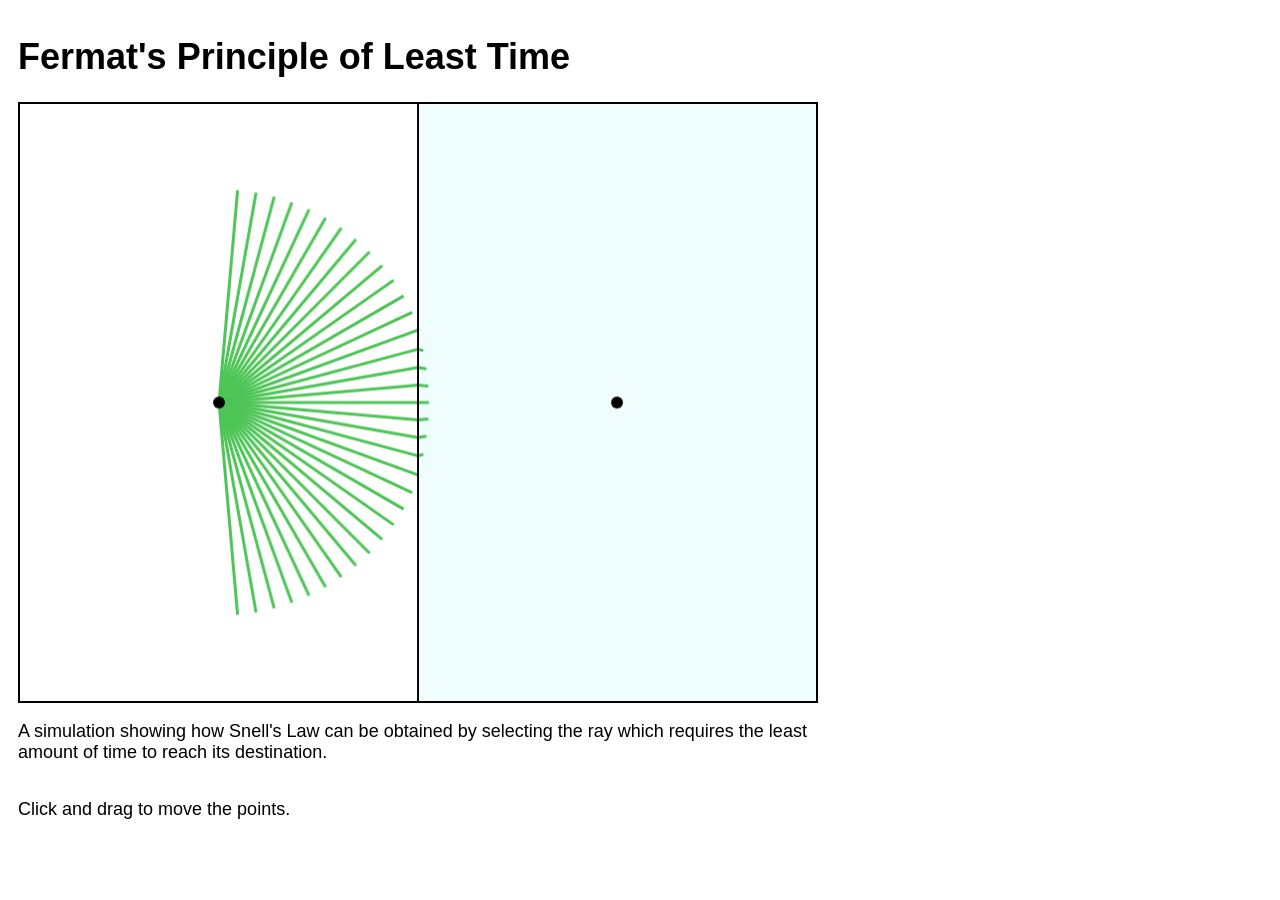
==== fermat_least_time/index.html @ 71af349e "fermat least time" ====
<!DOCTYPE html>
<html lang="en">
<head>
    <meta charset="UTF-8">
    <meta name="viewport" content="width=device-width, initial-scale=1.0">
    <link href="./index.css" rel="stylesheet">
    <title>Fermat's Principle of Least Time</title>
</head>
<body class="m-4">
    <h1>Fermat's Principle of Least Time</h1>
    <canvas class="canvas" id="canvas"></canvas>
    <p>A simulation showing how Snell's Law can be obtained by selecting the ray which requires the least amount of time to reach its destination.</p>
    <p>Click and drag to move the points.</p>
    <script src="./main.js"></script>
</body>
</html>
---- fermat_least_time/index.css ----
body {
    font-family: "Helvetica", sans-serif;
    padding: 4px;
    padding-left: 10px;
    font-size: large;
    display: flex;
    flex-direction: column;
    width: 800px;
    overflow: scroll;
}

canvas {
    border: 2px solid black
}
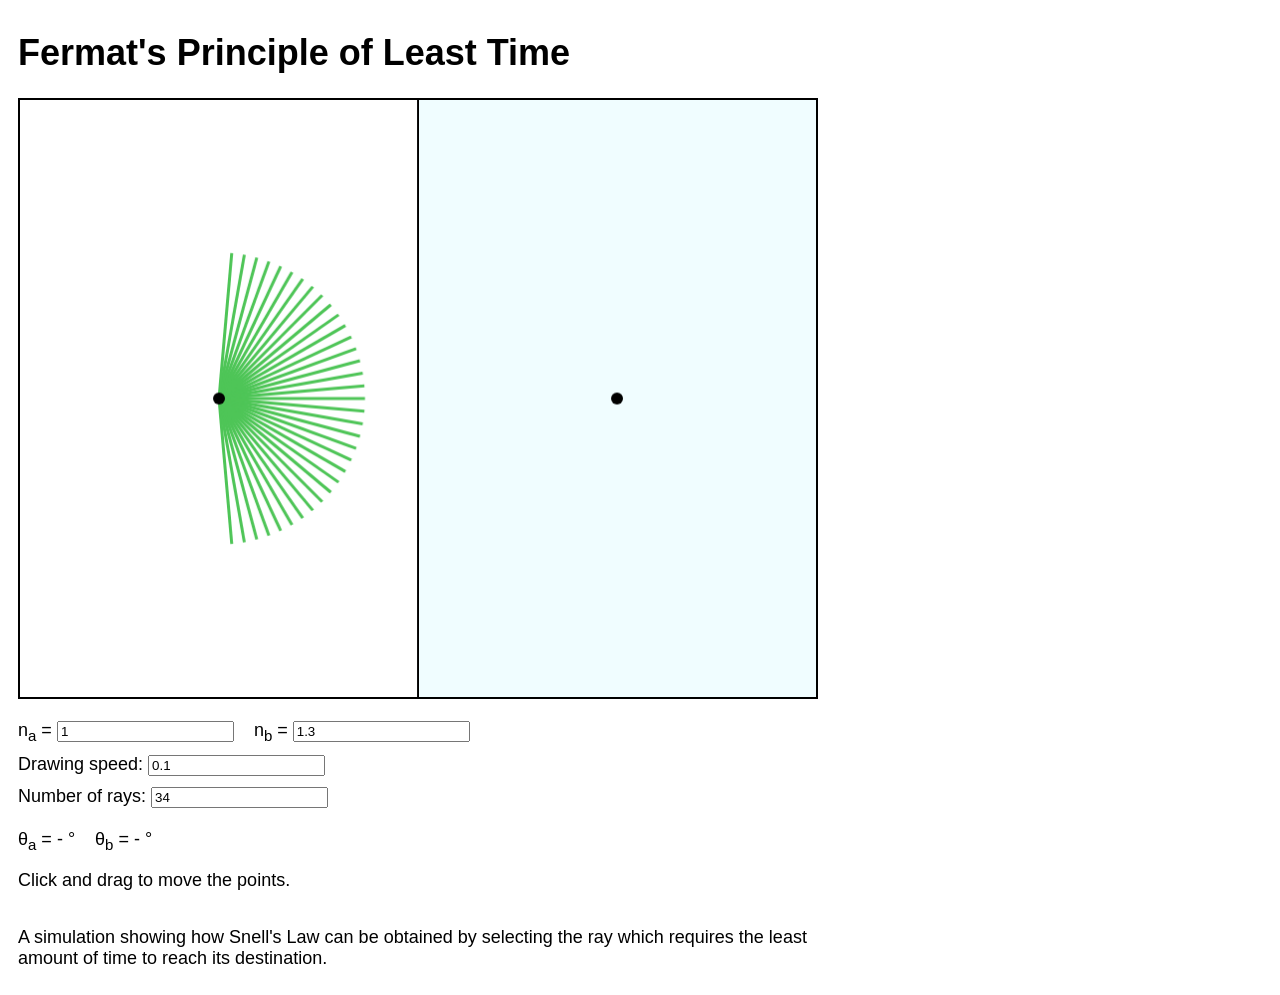
==== commit f38a0215: "add parameter inputs for fermat least time" ====
--- a/fermat_least_time/index.html
+++ b/fermat_least_time/index.html
@@ -9,8 +9,44 @@
 <body class="m-4">
     <h1>Fermat's Principle of Least Time</h1>
     <canvas class="canvas" id="canvas"></canvas>
+    <br>
+    <div class="parameters">
+        <div class="row">
+            <div>
+                <label for="n_a">n<sub>a</sub> = </label>
+                <input type="number" id="n_a" min="0.1" step="0.1" value="1" />
+            </div>
+            <div>
+                <label for="n_b">n<sub>b</sub> = </label>
+                <input type="number" id="n_b" min="0.1" step="0.1" value="1.3" />
+            </div>
+        </div>
+        <div>
+            <label for="drawSpeed">Drawing speed: </label>
+            <input type="number" id="drawSpeed" min="0.01" step="0.01" value="0.1" />
+        </div>
+        <div>
+            <label for="numRays">Number of rays: </label>
+            <input type="number" id="numRays" min="5" step="1" value="34" />
+        </div>
+    </div>
+    <br>
+    <div class="data">
+        <div class="row">
+            <div>
+                <span>θ<sub>a</sub> = </span>
+                <span id="theta_a"> - </span>
+                <span>°</span>
+            </div>
+            <div>
+                <span>θ<sub>b</sub> = </span>
+                <span id="theta_b"> - </span>
+                <span>°</span>
+            </div>
+        </div>
+    </div>
+    <p>Click and drag to move the points.</p>
     <p>A simulation showing how Snell's Law can be obtained by selecting the ray which requires the least amount of time to reach its destination.</p>
-    <p>Click and drag to move the points.</p>
     <script src="./main.js"></script>
 </body>
 </html>
--- a/fermat_least_time/index.css
+++ b/fermat_least_time/index.css
@@ -1,6 +1,5 @@
 body {
     font-family: "Helvetica", sans-serif;
-    padding: 4px;
     padding-left: 10px;
     font-size: large;
     display: flex;
@@ -11,4 +10,16 @@
 
 canvas {
     border: 2px solid black
+}
+
+.parameters {
+    display: flex;
+    flex-direction: column;
+    gap: 10px;
+}
+
+.row {
+    display: flex;
+    flex-direction: row;
+    column-gap: 20px;
 }
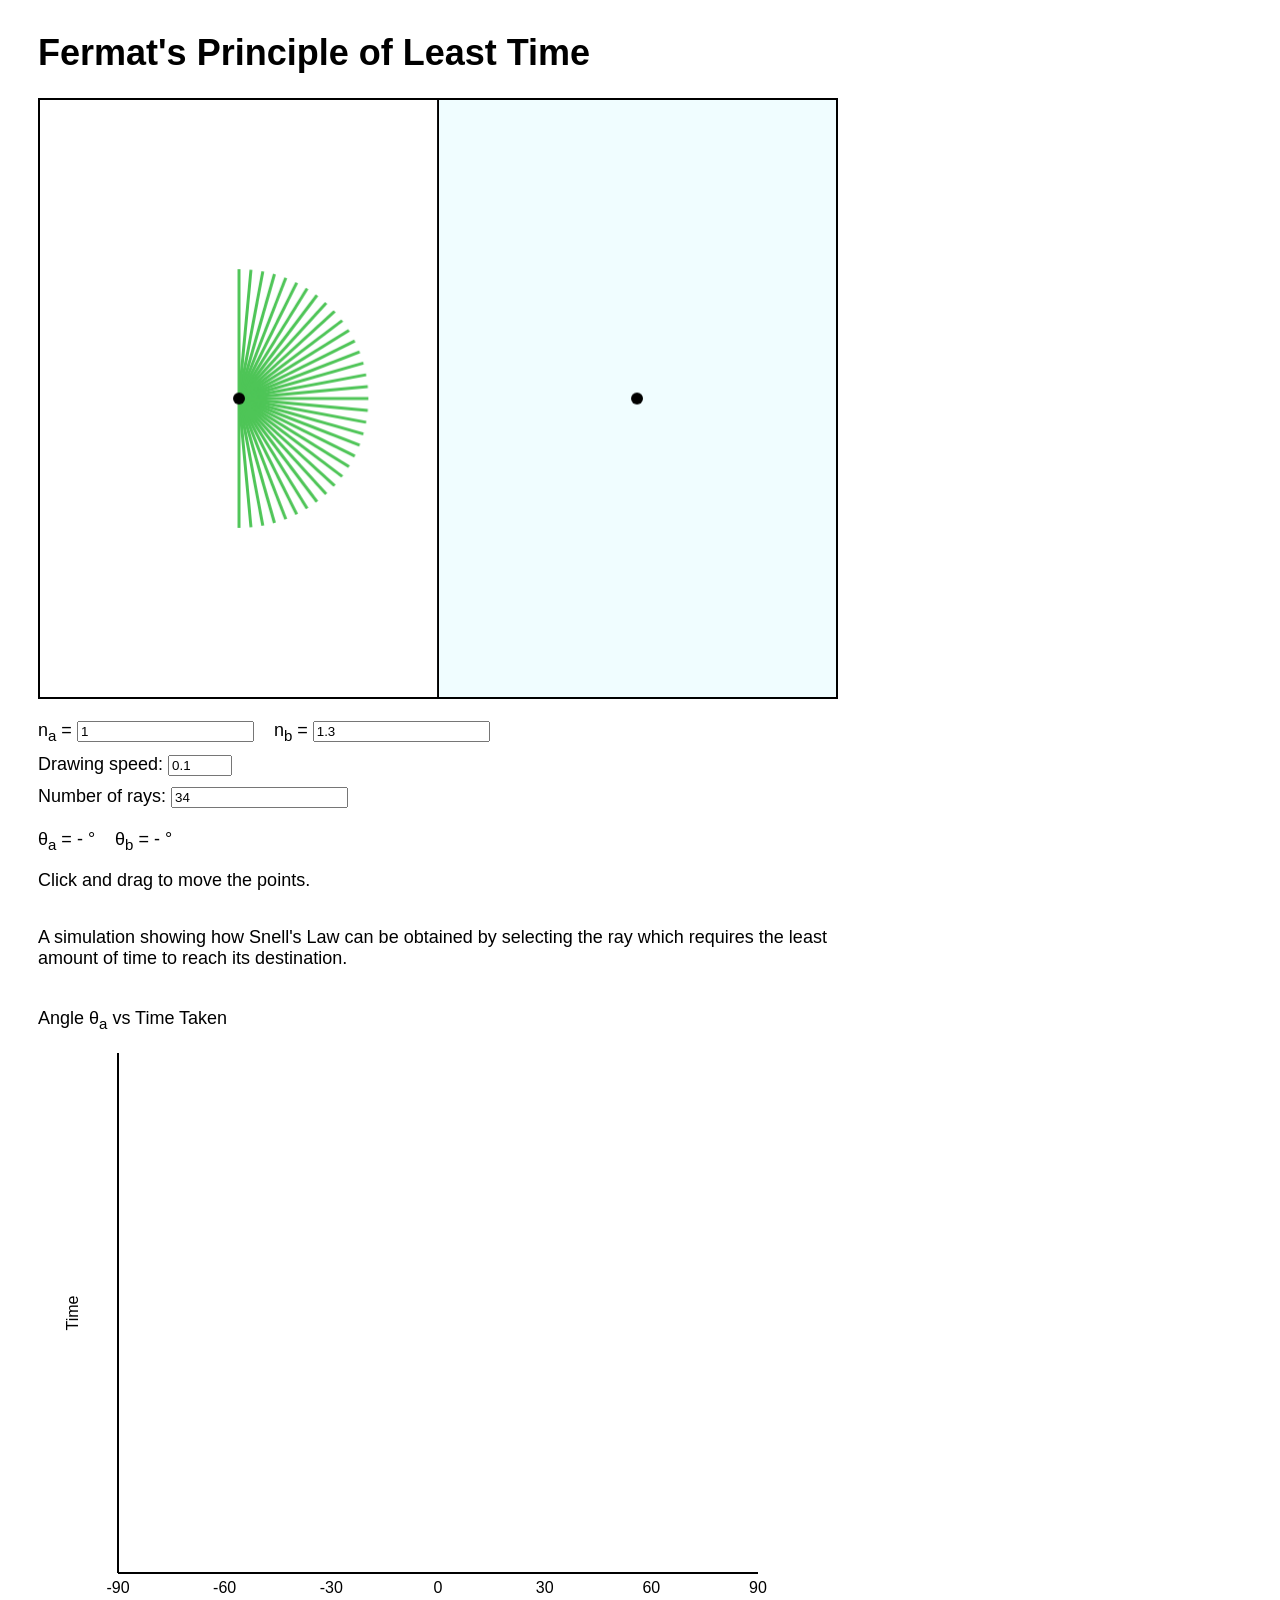
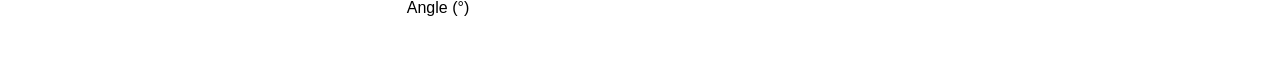
==== commit 480681b9: "add graph for fermat least time" ====
--- a/fermat_least_time/index.html
+++ b/fermat_least_time/index.html
@@ -23,7 +23,7 @@
         </div>
         <div>
             <label for="drawSpeed">Drawing speed: </label>
-            <input type="number" id="drawSpeed" min="0.01" step="0.01" value="0.1" />
+            <input type="number" id="drawSpeed" min="0.01" max="3" step="0.1" value="0.1" />
         </div>
         <div>
             <label for="numRays">Number of rays: </label>
@@ -47,6 +47,12 @@
     </div>
     <p>Click and drag to move the points.</p>
     <p>A simulation showing how Snell's Law can be obtained by selecting the ray which requires the least amount of time to reach its destination.</p>
+    <br>
+    <label for="graph">Angle θ<sub>a</sub> vs Time Taken</label>
+    <br>
+    <canvas class="graph" id="graph"></canvas>
+    <script src="./draw.js"></script>
     <script src="./main.js"></script>
+    <script src="./graph.js"></script>
 </body>
 </html>
--- a/fermat_least_time/index.css
+++ b/fermat_least_time/index.css
@@ -1,6 +1,6 @@
 body {
     font-family: "Helvetica", sans-serif;
-    padding-left: 10px;
+    padding-left: 30px;
     font-size: large;
     display: flex;
     flex-direction: column;
@@ -8,7 +8,7 @@
     overflow: scroll;
 }
 
-canvas {
+.canvas {
     border: 2px solid black
 }
 
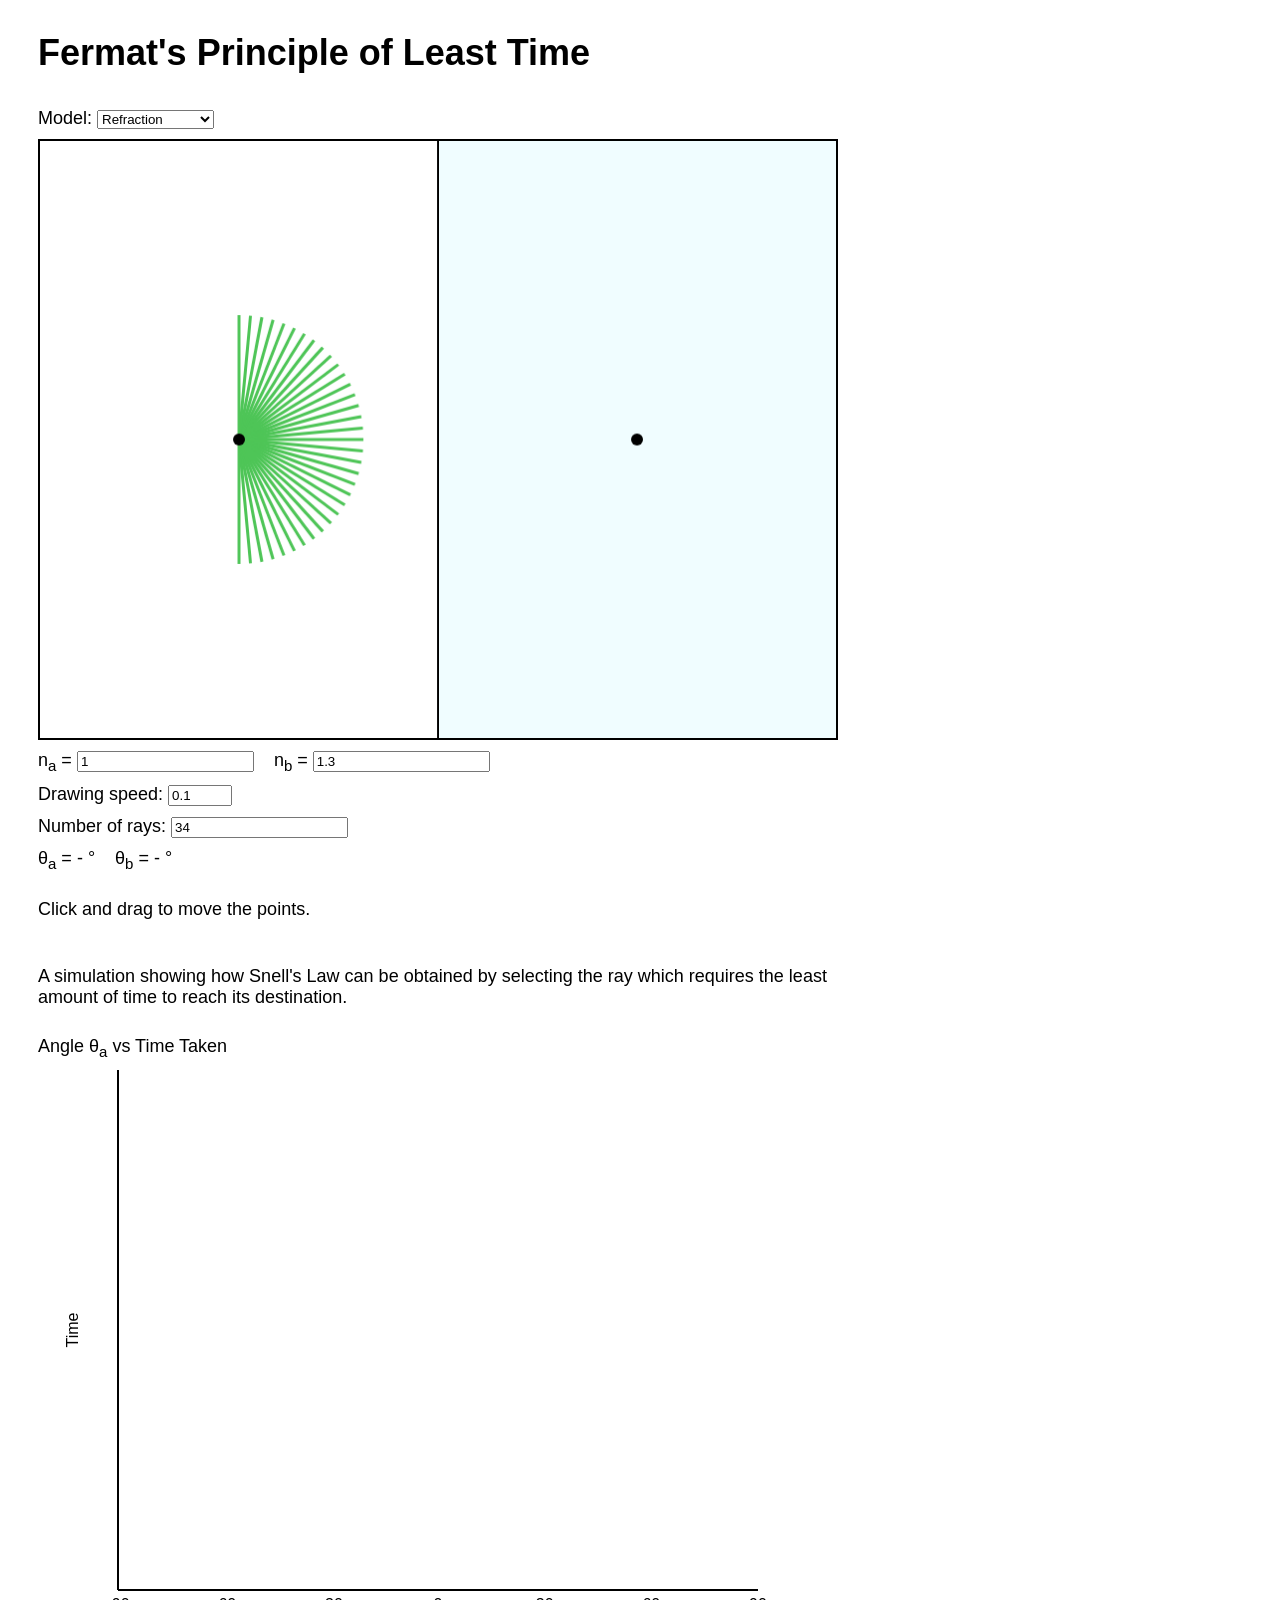
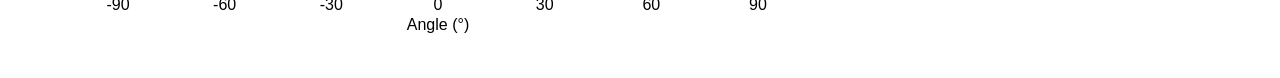
==== commit 2b83bfe0: "Add UI support for other models" ====
--- a/fermat_least_time/index.html
+++ b/fermat_least_time/index.html
@@ -8,51 +8,23 @@
 </head>
 <body class="m-4">
     <h1>Fermat's Principle of Least Time</h1>
+    <div>
+        <label for="modelType">Model: </label>
+        <select name="modelType" id="modelType">
+            <option value="refraction">Refraction</option>
+            <option value="sphericalMirror">Spherical Mirror</option>
+        </select>
+    </div>
     <canvas class="canvas" id="canvas"></canvas>
-    <br>
-    <div class="parameters">
-        <div class="row">
-            <div>
-                <label for="n_a">n<sub>a</sub> = </label>
-                <input type="number" id="n_a" min="0.1" step="0.1" value="1" />
-            </div>
-            <div>
-                <label for="n_b">n<sub>b</sub> = </label>
-                <input type="number" id="n_b" min="0.1" step="0.1" value="1.3" />
-            </div>
-        </div>
-        <div>
-            <label for="drawSpeed">Drawing speed: </label>
-            <input type="number" id="drawSpeed" min="0.01" max="3" step="0.1" value="0.1" />
-        </div>
-        <div>
-            <label for="numRays">Number of rays: </label>
-            <input type="number" id="numRays" min="5" step="1" value="34" />
-        </div>
-    </div>
-    <br>
-    <div class="data">
-        <div class="row">
-            <div>
-                <span>θ<sub>a</sub> = </span>
-                <span id="theta_a"> - </span>
-                <span>°</span>
-            </div>
-            <div>
-                <span>θ<sub>b</sub> = </span>
-                <span id="theta_b"> - </span>
-                <span>°</span>
-            </div>
-        </div>
-    </div>
+    <div class="parameters" id="parameters"></div>
     <p>Click and drag to move the points.</p>
     <p>A simulation showing how Snell's Law can be obtained by selecting the ray which requires the least amount of time to reach its destination.</p>
-    <br>
     <label for="graph">Angle θ<sub>a</sub> vs Time Taken</label>
-    <br>
     <canvas class="graph" id="graph"></canvas>
+    <script src="./modelTypes.js"></script>
     <script src="./draw.js"></script>
+    <script src="./graph.js"></script>
     <script src="./main.js"></script>
-    <script src="./graph.js"></script>
+    <script src="./parameters.js"></script>
 </body>
 </html>
--- a/fermat_least_time/index.css
+++ b/fermat_least_time/index.css
@@ -6,6 +6,7 @@
     flex-direction: column;
     width: 800px;
     overflow: scroll;
+    gap: 10px;
 }
 
 .canvas {
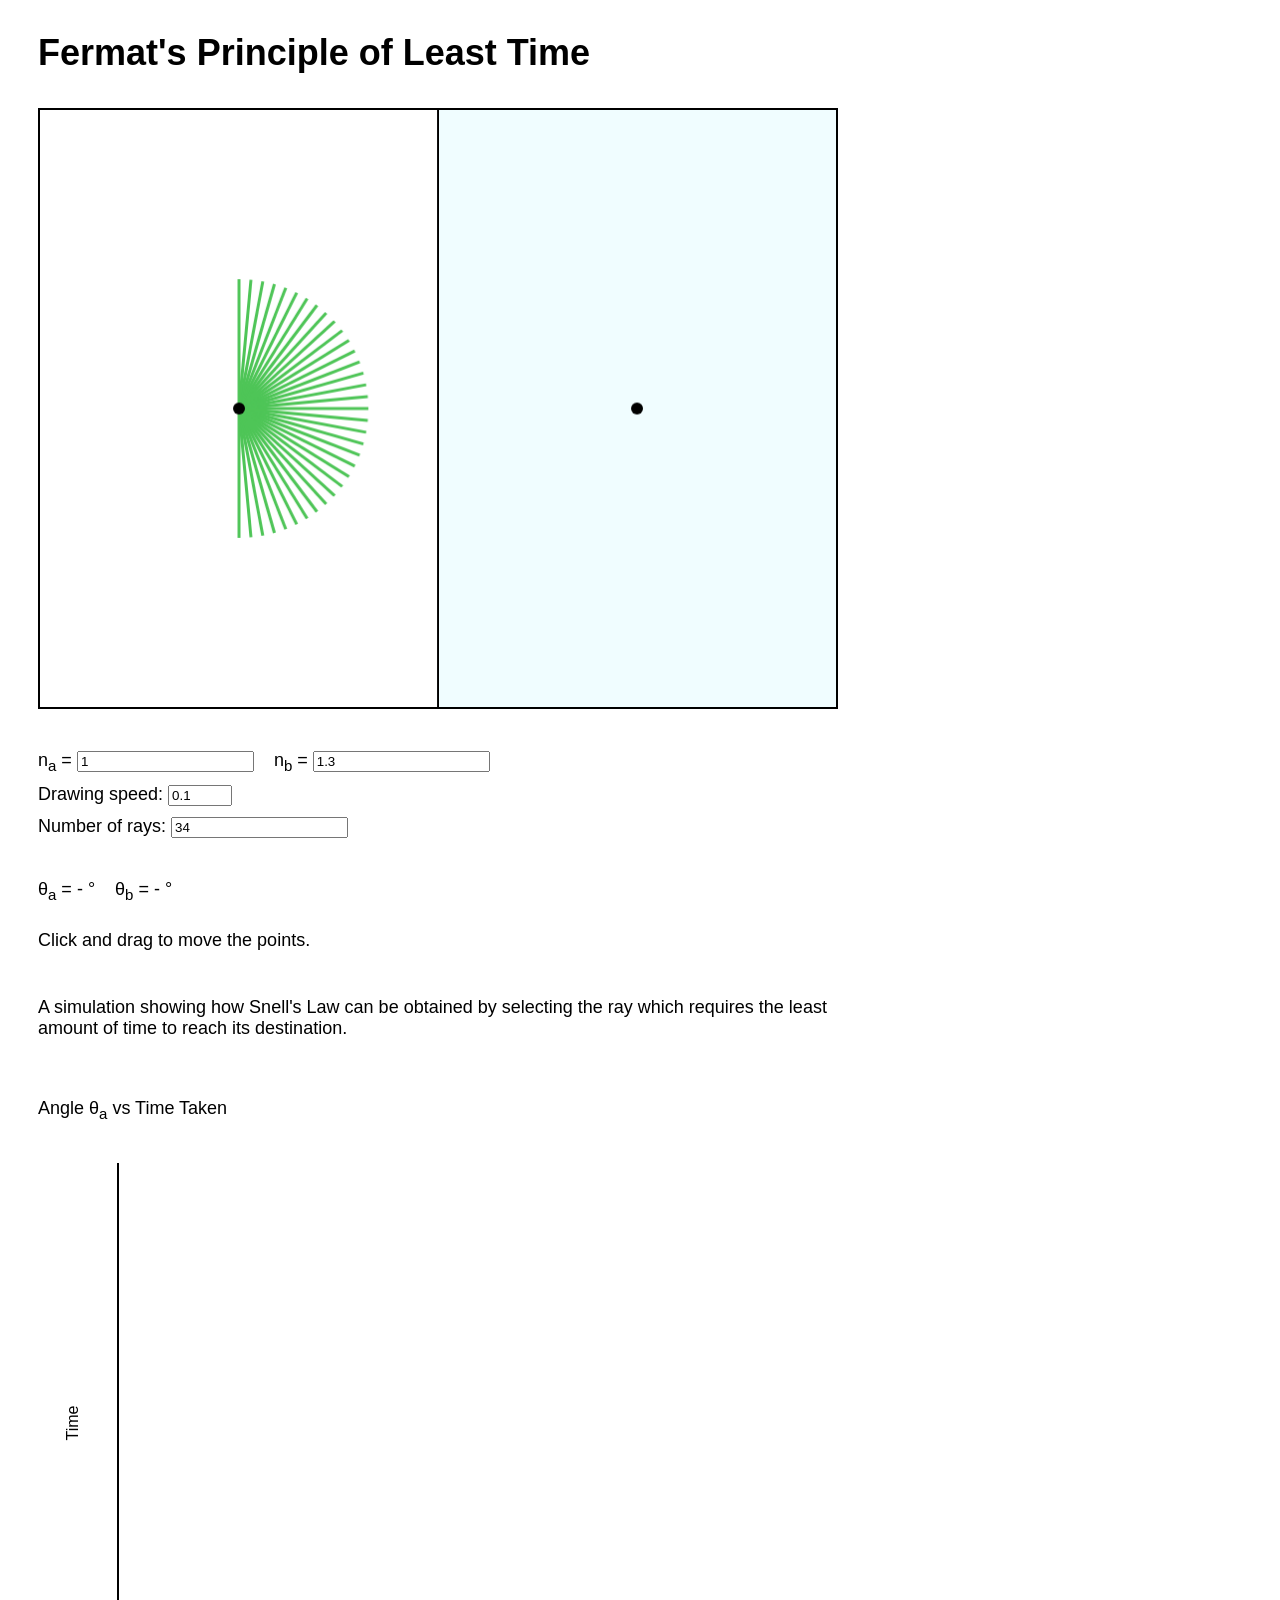
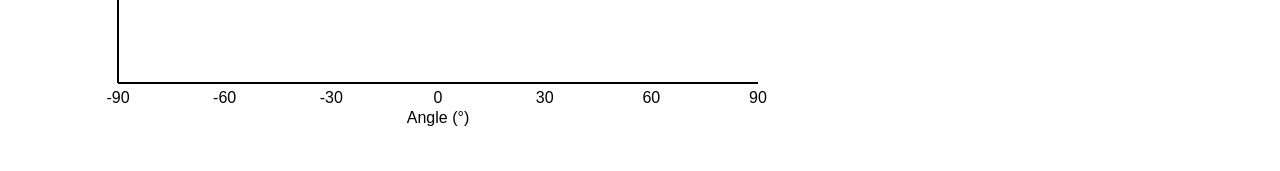
==== commit 701514ea: "Add jsconfig" ====
--- a/fermat_least_time/index.html
+++ b/fermat_least_time/index.html
@@ -8,23 +8,51 @@
 </head>
 <body class="m-4">
     <h1>Fermat's Principle of Least Time</h1>
-    <div>
-        <label for="modelType">Model: </label>
-        <select name="modelType" id="modelType">
-            <option value="refraction">Refraction</option>
-            <option value="sphericalMirror">Spherical Mirror</option>
-        </select>
+    <canvas class="canvas" id="canvas"></canvas>
+    <br>
+    <div class="parameters">
+        <div class="row">
+            <div>
+                <label for="n_a">n<sub>a</sub> = </label>
+                <input type="number" id="n_a" min="0.1" step="0.1" value="1" />
+            </div>
+            <div>
+                <label for="n_b">n<sub>b</sub> = </label>
+                <input type="number" id="n_b" min="0.1" step="0.1" value="1.3" />
+            </div>
+        </div>
+        <div>
+            <label for="drawSpeed">Drawing speed: </label>
+            <input type="number" id="drawSpeed" min="0.01" max="3" step="0.1" value="0.1" />
+        </div>
+        <div>
+            <label for="numRays">Number of rays: </label>
+            <input type="number" id="numRays" min="5" step="1" value="34" />
+        </div>
     </div>
-    <canvas class="canvas" id="canvas"></canvas>
-    <div class="parameters" id="parameters"></div>
+    <br>
+    <div class="data">
+        <div class="row">
+            <div>
+                <span>θ<sub>a</sub> = </span>
+                <span id="theta_a"> - </span>
+                <span>°</span>
+            </div>
+            <div>
+                <span>θ<sub>b</sub> = </span>
+                <span id="theta_b"> - </span>
+                <span>°</span>
+            </div>
+        </div>
+    </div>
     <p>Click and drag to move the points.</p>
     <p>A simulation showing how Snell's Law can be obtained by selecting the ray which requires the least amount of time to reach its destination.</p>
+    <br>
     <label for="graph">Angle θ<sub>a</sub> vs Time Taken</label>
+    <br>
     <canvas class="graph" id="graph"></canvas>
-    <script src="./modelTypes.js"></script>
     <script src="./draw.js"></script>
     <script src="./graph.js"></script>
     <script src="./main.js"></script>
-    <script src="./parameters.js"></script>
 </body>
 </html>
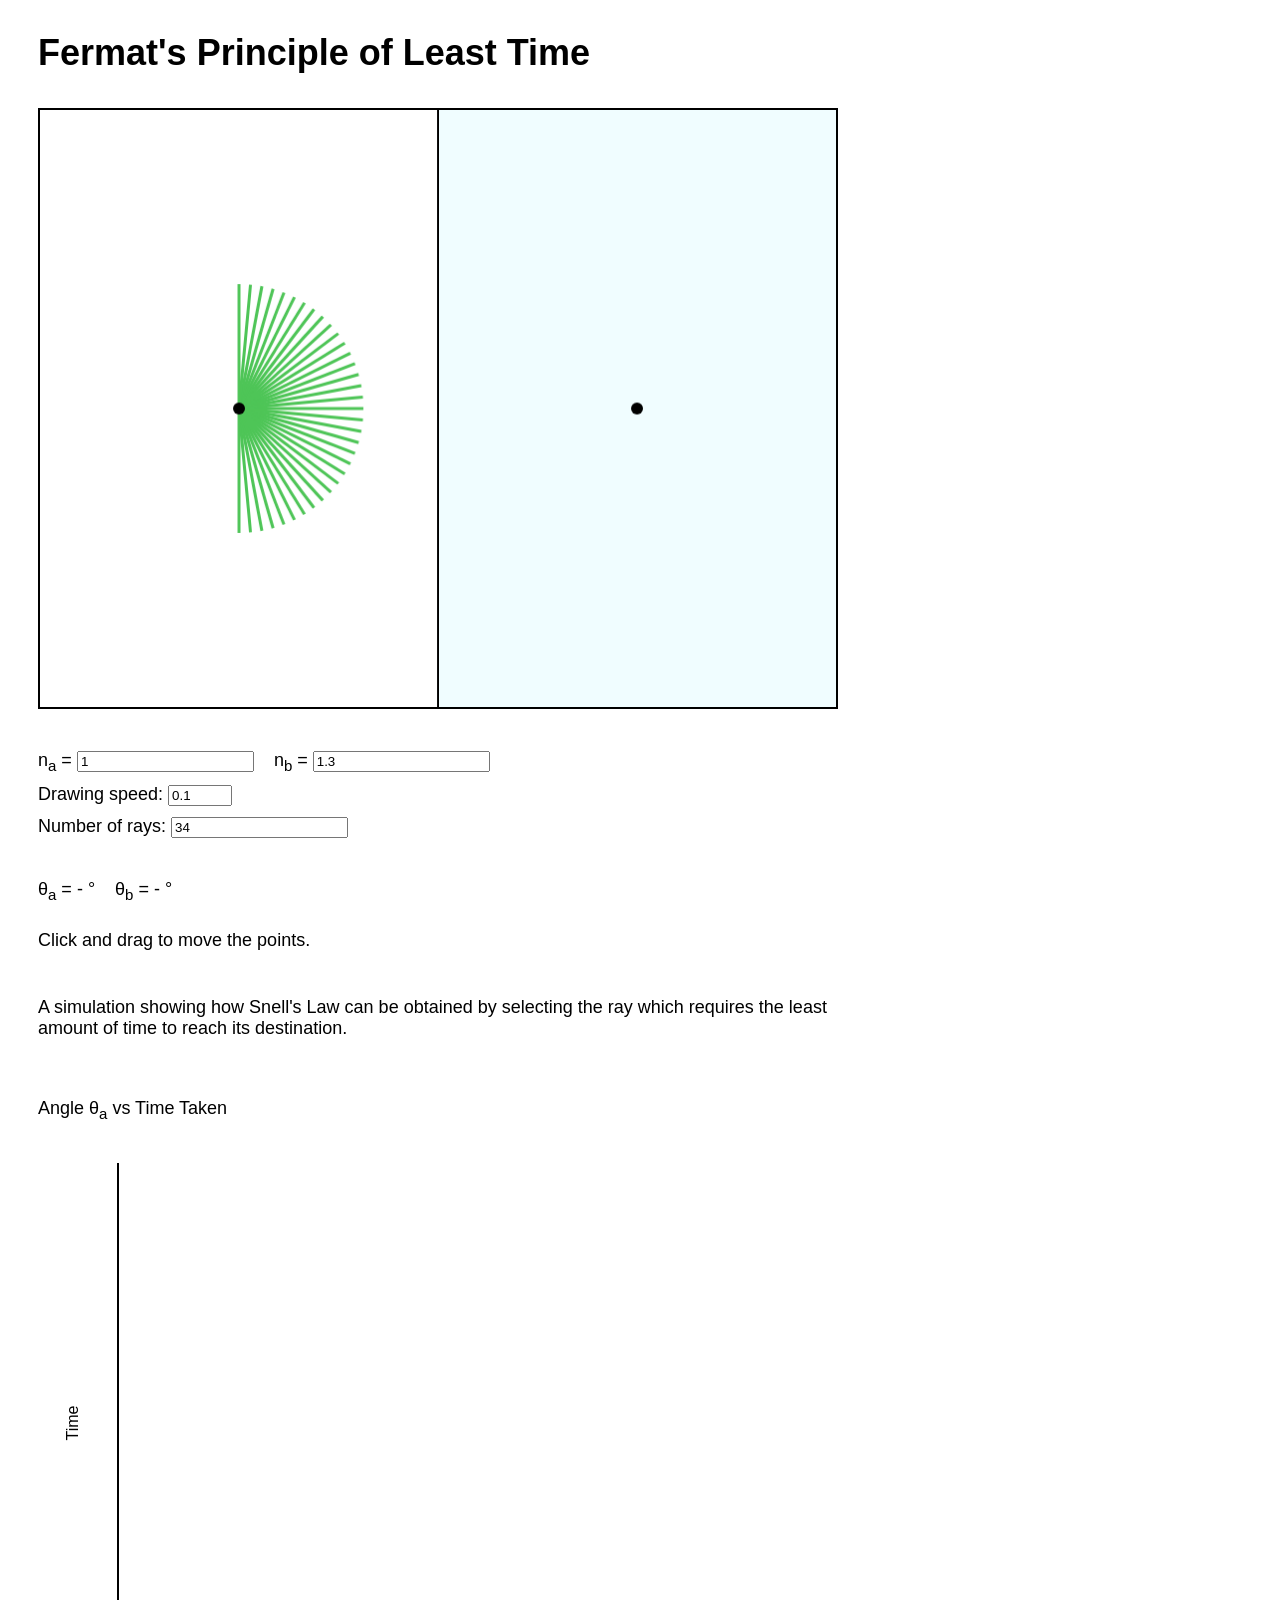
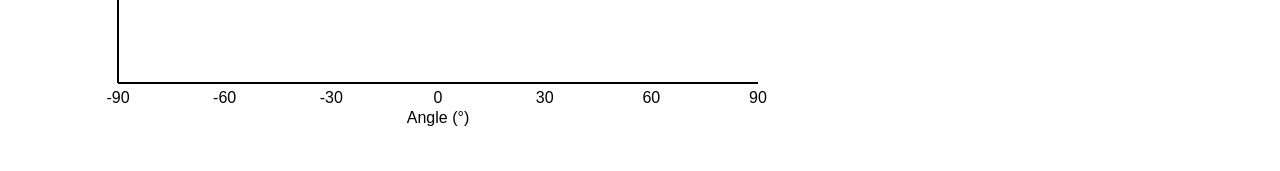
==== commit b6fadcb4: "Create draw namespace to organize draw funcs" ====
--- a/fermat_least_time/index.html
+++ b/fermat_least_time/index.html
@@ -51,7 +51,7 @@
     <label for="graph">Angle θ<sub>a</sub> vs Time Taken</label>
     <br>
     <canvas class="graph" id="graph"></canvas>
-    <script src="./draw.js"></script>
+    <script src="../draw.js"></script>
     <script src="./graph.js"></script>
     <script src="./main.js"></script>
 </body>
